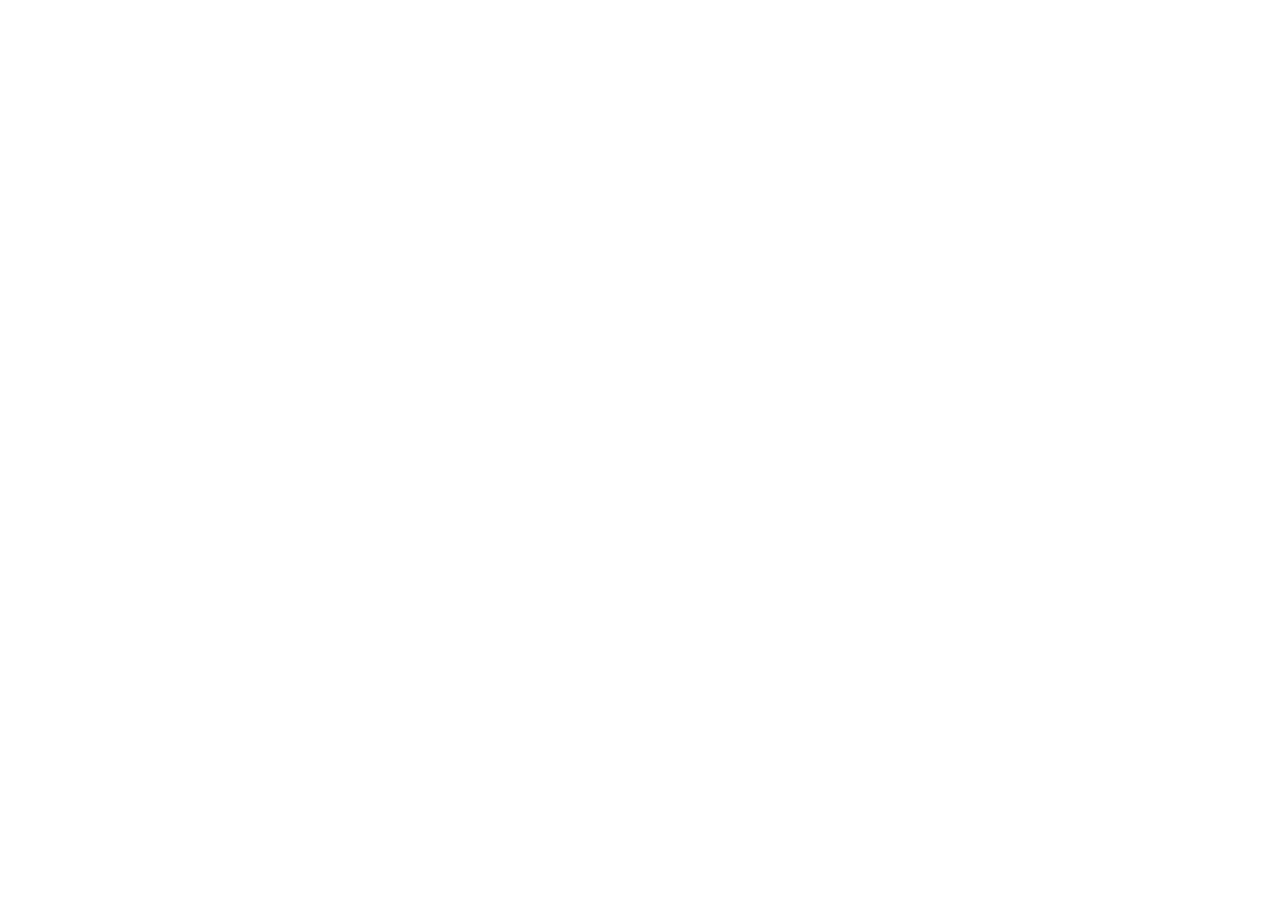
==== bai1/index.html @ 1d9e1445 "thay doi 2" ====
<!DOCTYPE html>
<html lang="vi">
<head>
    <meta charset="UTF-8">
    <meta name="viewport" content="width=device-width, initial-scale=1.0">
    <title>lien ket Java</title>
</head>
<body>
    <script src="main.js"></script>
</body>
</html>
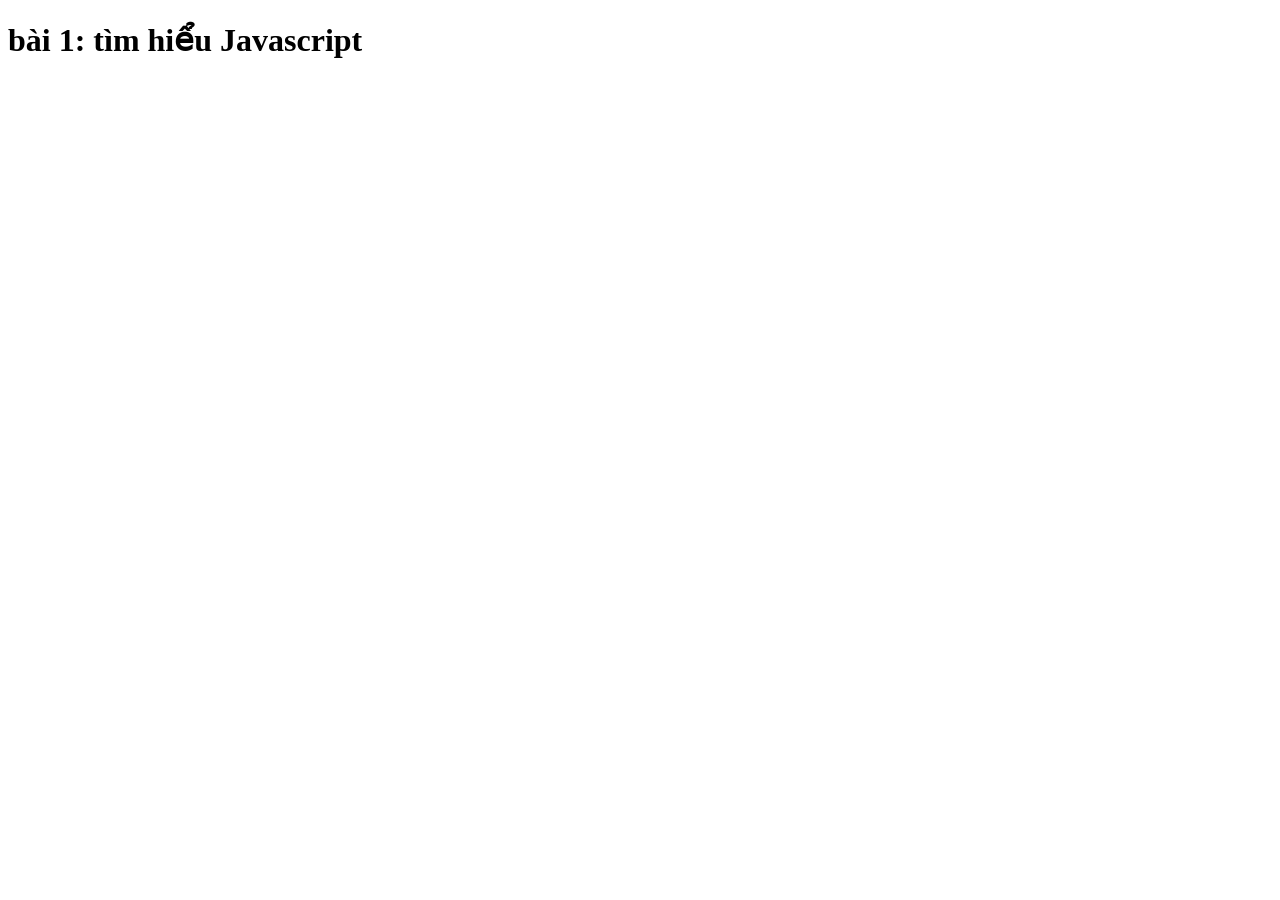
==== commit b536f7f5: "kkkk" ====
--- a/bai1/index.html
+++ b/bai1/index.html
@@ -6,6 +6,7 @@
     <title>lien ket Java</title>
 </head>
 <body>
+    <h1>bài 1: tìm hiểu Javascript</h1>
     <script src="main.js"></script>
 </body>
 </html>
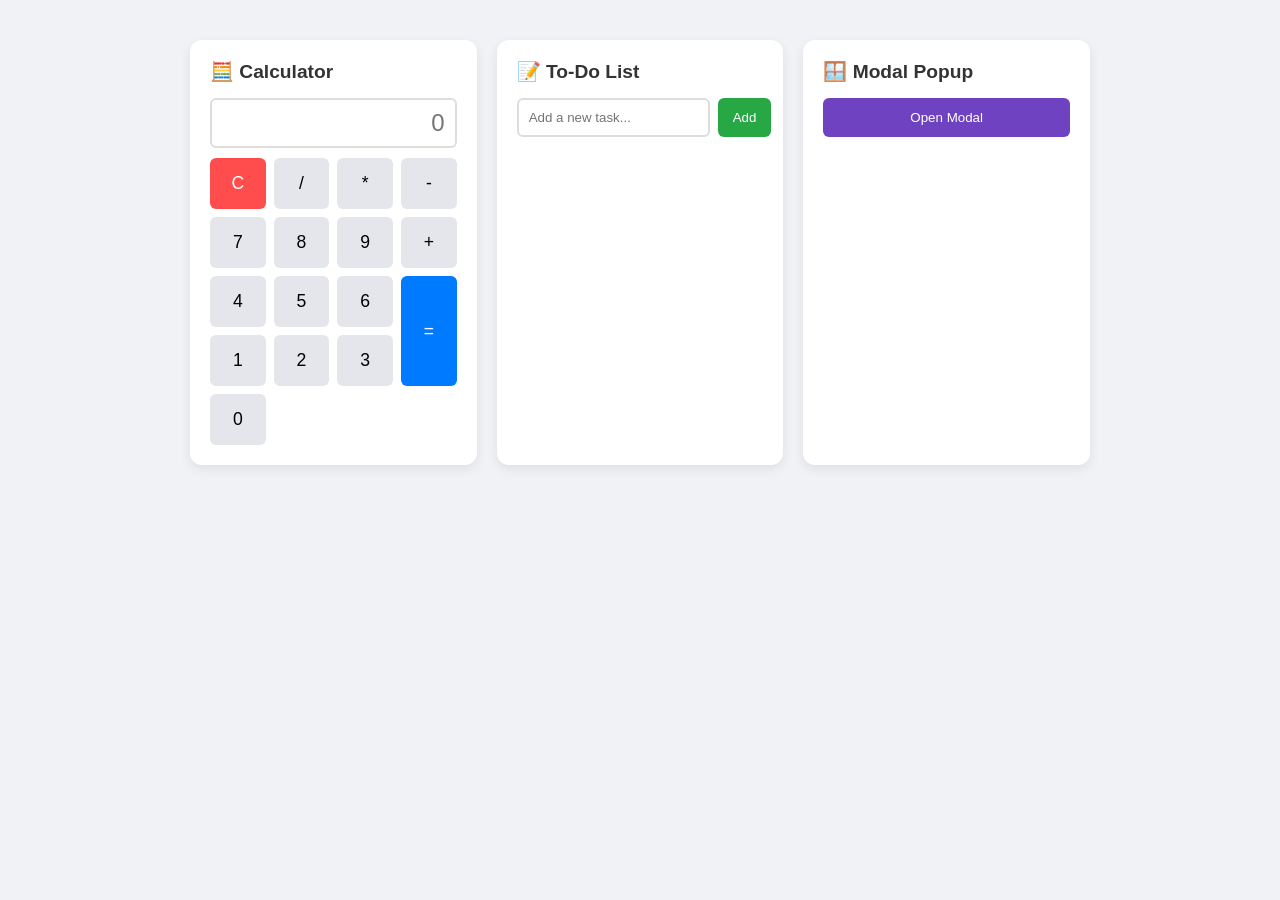
==== commit cb62a5ef: "add lesson" ====
--- a/bai1/index.html
+++ b/bai1/index.html
@@ -1,12 +1,63 @@
 <!DOCTYPE html>
-<html lang="vi">
+<html lang="en">
 <head>
     <meta charset="UTF-8">
     <meta name="viewport" content="width=device-width, initial-scale=1.0">
-    <title>lien ket Java</title>
+    <title>Interactive Components</title>
+    <link rel="stylesheet" href="style.css">
 </head>
 <body>
-    <h1>bài 1: tìm hiểu Javascript</h1>
-    <script src="main.js"></script>
+
+    <div class="container">
+        <div class="card calculator">
+            <h2>🧮 Calculator</h2>
+            <input type="text" id="calc-display" readonly placeholder="0">
+            <div class="calc-buttons">
+                <button onclick="clearDisplay()" class="btn-clear">C</button>
+                <button onclick="appendValue('/')">/</button>
+                <button onclick="appendValue('*')">*</button>
+                <button onclick="appendValue('-')">-</button>
+                
+                <button onclick="appendValue('7')">7</button>
+                <button onclick="appendValue('8')">8</button>
+                <button onclick="appendValue('9')">9</button>
+                <button onclick="appendValue('+')">+</button>
+                
+                <button onclick="appendValue('4')">4</button>
+                <button onclick="appendValue('5')">5</button>
+                <button onclick="appendValue('6')">6</button>
+                <button onclick="calculateResult()" class="btn-equal">=</button>
+                
+                <button onclick="appendValue('1')">1</button>
+                <button onclick="appendValue('2')">2</button>
+                <button onclick="appendValue('3')">3</button>
+                <button onclick="appendValue('0')">0</button>
+            </div>
+        </div>
+
+        <div class="card todo">
+            <h2>📝 To-Do List</h2>
+            <div class="todo-input-group">
+                <input type="text" id="todo-input" placeholder="Add a new task...">
+                <button id="todo-add-btn">Add</button>
+            </div>
+            <ul id="todo-list"></ul>
+        </div>
+
+        <div class="card modal-trigger-zone">
+            <h2>🪟 Modal Popup</h2>
+            <button id="open-modal-btn">Open Modal</button>
+        </div>
+    </div>
+
+    <div id="custom-modal" class="modal-overlay">
+        <div class="modal-content">
+            <span id="close-modal-btn">&times;</span>
+            <h3>Hello there! 👋</h3>
+            <p>This is an interactive modal window triggered smoothly by JavaScript.</p>
+        </div>
+    </div>
+
+    <script src="script.js"></script>
 </body>
 </html>
--- a/bai1/style.css
+++ b/bai1/style.css
@@ -0,0 +1,160 @@
+* {
+    box-sizing: border-box;
+    font-family: 'Segoe UI', Tahoma, Geneva, Verdana, sans-serif;
+    margin: 0;
+    padding: 0;
+}
+
+body {
+    background-color: #f0f2f5;
+    padding: 40px 20px;
+}
+
+.container {
+    max-width: 900px;
+    margin: 0 auto;
+    display: grid;
+    grid-template-columns: repeat(auto-fit, minmax(280px, 1fr));
+    gap: 20px;
+}
+
+.card {
+    background: white;
+    padding: 20px;
+    border-radius: 12px;
+    box-shadow: 0 4px 12px rgba(0,0,0,0.08);
+}
+
+h2 {
+    margin-bottom: 15px;
+    font-size: 1.2rem;
+    color: #333;
+}
+
+/* Calculator Styling */
+#calc-display {
+    width: 100%;
+    height: 50px;
+    text-align: right;
+    padding: 10px;
+    font-size: 1.5rem;
+    border: 2px solid #ddd;
+    border-radius: 6px;
+    margin-bottom: 10px;
+}
+
+.calc-buttons {
+    display: grid;
+    grid-template-columns: repeat(4, 1fr);
+    gap: 8px;
+}
+
+.calc-buttons button {
+    padding: 15px;
+    font-size: 1.1rem;
+    border: none;
+    background: #e4e6eb;
+    border-radius: 6px;
+    cursor: pointer;
+    transition: 0.2s;
+}
+
+.calc-buttons button:hover {
+    background: #d8dadf;
+}
+
+.calc-buttons .btn-clear { background: #ff4d4d; color: white; }
+.calc-buttons .btn-clear:hover { background: #e60000; }
+.calc-buttons .btn-equal { background: #007bff; color: white; grid-row: span 2; }
+.calc-buttons .btn-equal:hover { background: #0056b3; }
+
+/* To-Do List Styling */
+.todo-input-group {
+    display: flex;
+    gap: 8px;
+    margin-bottom: 15px;
+}
+
+#todo-input {
+    flex: 1;
+    padding: 10px;
+    border: 2px solid #ddd;
+    border-radius: 6px;
+}
+
+#todo-add-btn {
+    padding: 10px 15px;
+    background: #28a745;
+    color: white;
+    border: none;
+    border-radius: 6px;
+    cursor: pointer;
+}
+
+#todo-list {
+    list-style: none;
+}
+
+#todo-list li {
+    display: flex;
+    justify-content: space-between;
+    align-items: center;
+    background: #f8f9fa;
+    padding: 10px;
+    border-radius: 6px;
+    margin-bottom: 8px;
+    border-left: 4px solid #007bff;
+}
+
+#todo-list li button {
+    background: none;
+    border: none;
+    color: #dc3545;
+    cursor: pointer;
+    font-weight: bold;
+}
+
+/* Modal Popup Styling */
+#open-modal-btn {
+    padding: 12px 20px;
+    background: #6f42c1;
+    color: white;
+    border: none;
+    border-radius: 6px;
+    cursor: pointer;
+    width: 100%;
+}
+
+.modal-overlay {
+    position: fixed;
+    top: 0;
+    left: 0;
+    width: 100%;
+    height: 100%;
+    background: rgba(0,0,0,0.5);
+    display: none; /* Hidden by default */
+    justify-content: center;
+    align-items: center;
+    z-index: 1000;
+}
+
+.modal-content {
+    background: white;
+    padding: 30px;
+    border-radius: 8px;
+    max-width: 400px;
+    width: 90%;
+    position: relative;
+    box-shadow: 0 4px 20px rgba(0,0,0,0.2);
+}
+
+#close-modal-btn {
+    position: absolute;
+    top: 10px;
+    right: 15px;
+    font-size: 1.5rem;
+    cursor: pointer;
+    color: #aaa;
+}
+
+#close-modal-btn:hover { color: #333; }
